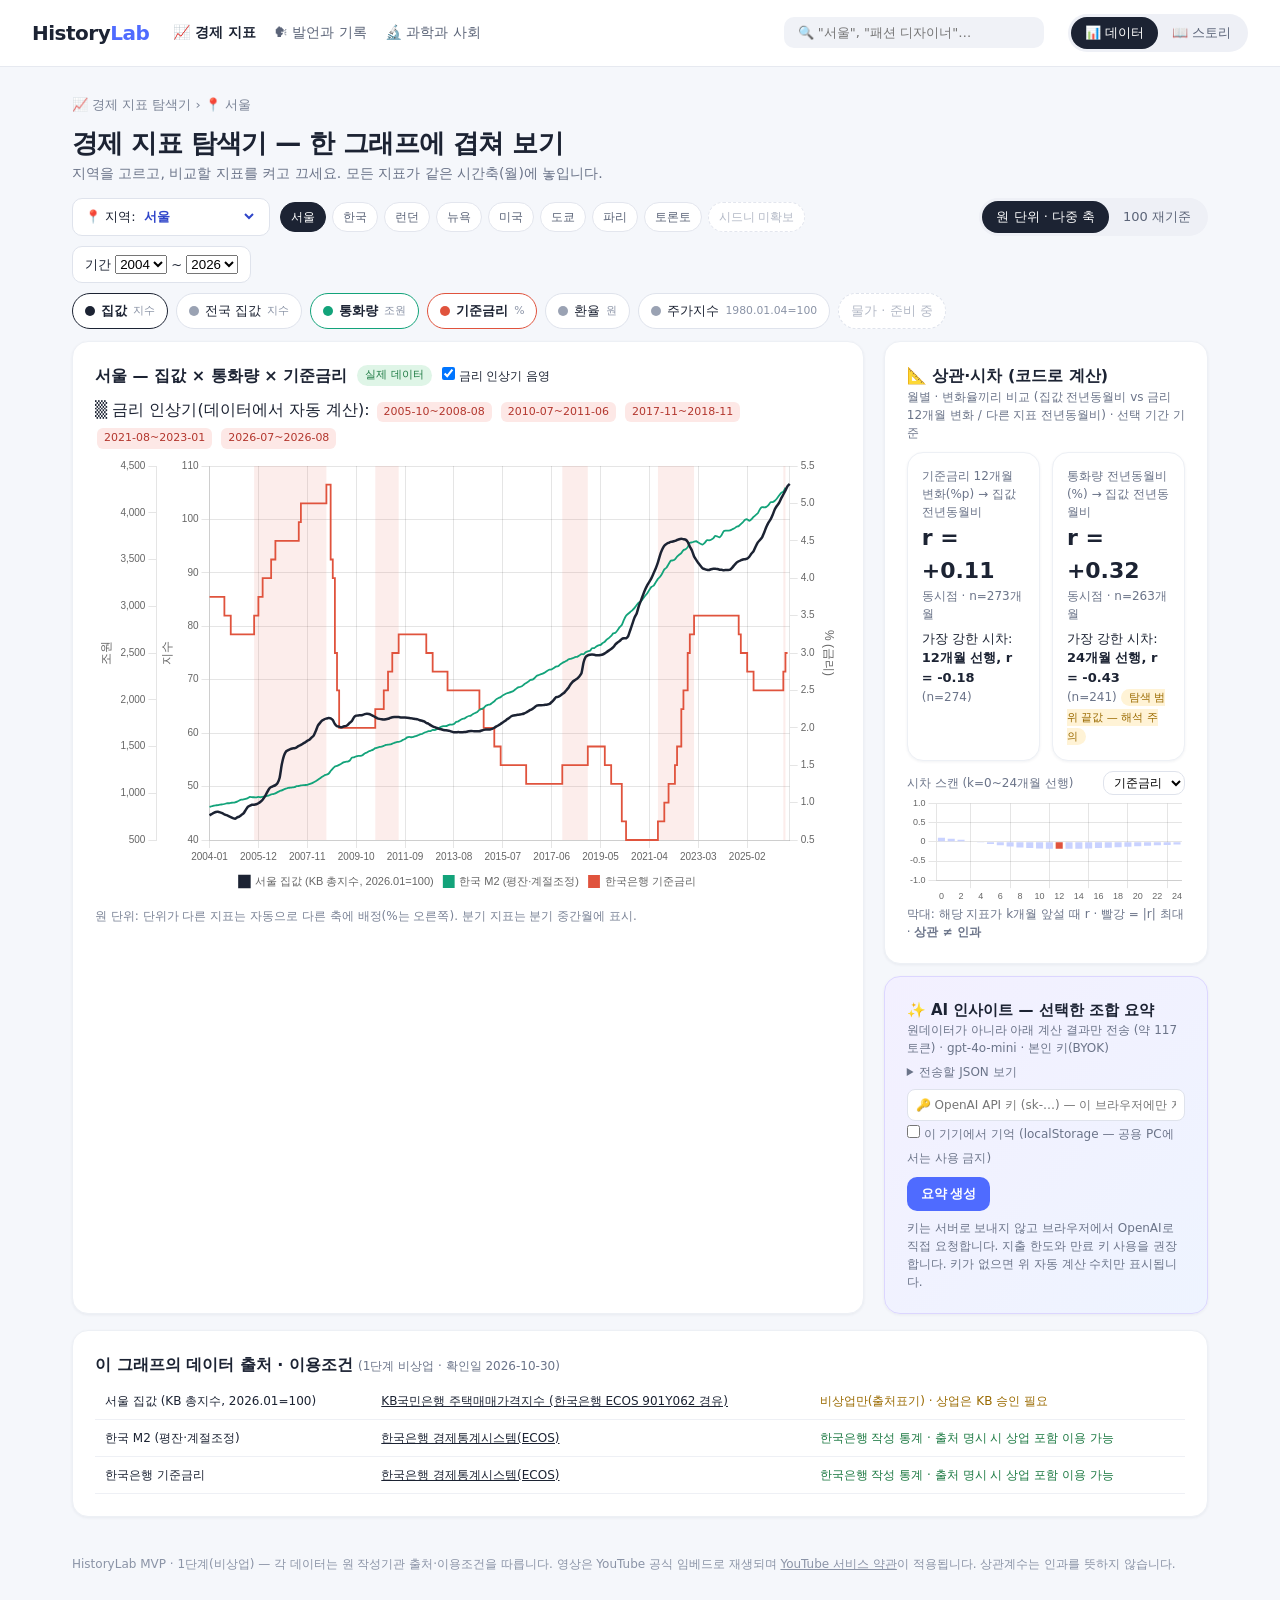
==== explorer.html @ ef0c05b7 "HistoryLab MVP" ====
<!doctype html><html lang="ko"><head><meta charset="utf-8"><meta name="viewport" content="width=device-width,initial-scale=1"><title>경제 지표 탐색기 — HistoryLab</title><link rel="stylesheet" href="css/style.css"><script src="js/chart.umd.js"></script></head><body>
<div class="wrap"><div class="crumb">📈 경제 지표 탐색기 › 📍 <span id="crn"></span></div>
<h1 class="page">경제 지표 탐색기 — 한 그래프에 겹쳐 보기</h1><div class="sub hide-m">지역을 고르고, 비교할 지표를 켜고 끄세요. 모든 지표가 같은 시간축(월)에 놓입니다.</div>
<div class="bar"><label class="sel">📍 지역: <select id="rsel" class="sel" style="border:none;padding:0;font-weight:700;color:#2f45c9"></select></label>
<div class="reg" id="rchips"></div><div style="flex:1" class="hide-m"></div>
<div class="toggle" id="modeT"><div data-v="multi">원 단위 · 다중 축</div><div data-v="rebase">100 재기준</div></div>
<label class="sel hide-m">기간 <select id="y0"></select> ~ <select id="y1"></select></label></div>
<div class="mhint" style="display:none;font-size:12px;color:#6b7489;margin-bottom:6px">← 밀어서 지표 더 보기</div>
<div class="picker" id="picker"></div>
<div class="story-only card" id="story" style="margin-bottom:12px"></div>
<div class="row"><div class="card col" style="flex:2.3;min-width:0">
<div style="display:flex;gap:10px;align-items:center;flex-wrap:wrap"><b id="ctitle"></b><span class="tag real">실제 데이터</span><label style="font-size:12px"><input type="checkbox" id="shadeT" checked> 금리 인상기 음영</label><span class="cyc" id="cyc"></span></div>
<div style="height:440px;margin-top:6px" id="cbox"><canvas id="c"></canvas></div><div class="src" id="axnote"></div></div>
<div class="col" style="flex:1;min-width:0"><div class="card"><b>📐 상관·시차 (코드로 계산)</b><div class="muted">월별 · 변화율끼리 비교 (집값 전년동월비 vs 금리 12개월 변화 / 다른 지표 전년동월비) · 선택 기간 기준</div>
<div class="cr" id="corr" style="margin-top:10px"></div>
<div style="display:flex;justify-content:space-between;align-items:center;margin-top:10px"><span class="muted">시차 스캔 (k=0~24개월 선행)</span><select id="lagSel" class="sel" style="padding:3px 6px;font-size:12px"></select></div>
<div style="height:110px"><canvas id="lag"></canvas></div><div class="muted">막대: 해당 지표가 k개월 앞설 때 r · 빨강 = |r| 최대 · <b>상관 ≠ 인과</b></div></div>
<div class="card ai" style="margin-top:12px" id="ai"></div></div></div>
<div class="card srcs" style="margin-top:16px"><b>이 그래프의 데이터 출처 · 이용조건</b> <span class="muted">(1단계 비상업 · 확인일 2026-10-30)</span><table style="margin-top:6px" id="srcs"></table></div>
</div>
<script src="js/common.js"></script><script src="js/ai.js"></script><script src="js/explorer.js"></script></body></html>
---- css/style.css ----
*{box-sizing:border-box;margin:0;padding:0}
body{font-family:"Noto Sans KR","Apple SD Gothic Neo","Malgun Gothic",system-ui,sans-serif;background:#f5f7fb;color:#1c2333;line-height:1.5}
a{color:inherit;text-decoration:none}
.top{display:flex;align-items:center;gap:24px;padding:14px 32px;background:#fff;border-bottom:1px solid #e6e9f0;position:sticky;top:0}
.logo{font-weight:800;font-size:20px;letter-spacing:-.5px}.logo span{color:#4f6bff}
.nav{display:flex;gap:18px;font-size:14px;color:#5b6478}.nav b{color:#1c2333}
.sp{flex:1}
.search{background:#f0f2f7;border-radius:10px;padding:8px 14px;width:260px;color:#8a93a6;font-size:13px}
.toggle{display:flex;background:#eef0f6;border-radius:999px;padding:3px;font-size:13px}
.toggle div{padding:6px 14px;border-radius:999px;color:#5b6478}.toggle .on{background:#1c2333;color:#fff}
.btn{background:#4f6bff;color:#fff;border-radius:10px;padding:8px 14px;font-size:13px;font-weight:600}
.wrap{max-width:1200px;margin:0 auto;padding:28px 32px}
.hero{background:linear-gradient(120deg,#1c2333,#3a4a8c);color:#fff;border-radius:20px;padding:36px 40px;margin-bottom:28px}
.hero h1{font-size:30px;letter-spacing:-.8px}.hero p{opacity:.8;margin-top:6px}
.hero .search{background:rgba(255,255,255,.12);color:#cfd6ff;width:520px;margin-top:18px;padding:12px 16px}
.grid3{display:grid;grid-template-columns:repeat(3,1fr);gap:20px}
.card{background:#fff;border-radius:16px;padding:22px;box-shadow:0 1px 3px rgba(20,30,60,.06);border:1px solid #edf0f5}
.dom h2{font-size:19px;margin-bottom:4px}.dom .d{font-size:13px;color:#6b7489;margin-bottom:14px}
.item{display:flex;justify-content:space-between;align-items:center;padding:10px 12px;border-radius:10px;font-size:14px;margin-bottom:6px;background:#f7f8fb}
.item.live{background:#eef1ff;font-weight:600;color:#2f45c9}
.tag{font-size:11px;padding:2px 8px;border-radius:999px;background:#e9ecf2;color:#7a8396;font-weight:500}
.tag.live{background:#4f6bff;color:#fff}.tag.ex{background:#fff3d6;color:#9a6a00}.tag.real{background:#dff5e7;color:#1d7a43}
.sec-title{font-size:17px;font-weight:700;margin:28px 0 12px}
.row{display:flex;gap:20px}.col{flex:1}
.crumb{font-size:13px;color:#7a8396;margin-bottom:10px}
h1.page{font-size:26px;letter-spacing:-.6px}
.sub{color:#6b7489;font-size:14px}
.tabs{display:flex;gap:6px;margin:18px 0}
.tabs div{padding:8px 14px;border-radius:10px;font-size:13px;background:#fff;border:1px solid #e6e9f0;color:#5b6478}.tabs .on{background:#1c2333;color:#fff;border-color:#1c2333}
.chips{display:flex;flex-wrap:wrap;gap:8px}
.chip{padding:6px 12px;border-radius:999px;font-size:13px;border:1px solid #dfe3ec;background:#fff}
.chip.on{border-color:transparent;color:#fff}
.kpi{display:grid;grid-template-columns:repeat(6,1fr);gap:12px}
.kpi .card{padding:14px}.kpi .n{font-size:22px;font-weight:800}.kpi .l{font-size:12px;color:#6b7489}
.up{color:#d6453d}.down{color:#2f6fd6}
.src{font-size:12px;color:#7a8396;margin-top:10px}
.ai{background:linear-gradient(135deg,#f3f0ff,#eef4ff);border:1px solid #dcd6ff}
.ai h3{font-size:15px}.ai li{font-size:13px;margin:6px 0 0 18px}
.input{background:#fff;border:1px solid #dfe3ec;border-radius:8px;padding:8px 10px;font-size:12px;color:#9aa2b3;margin-top:10px}
.side{width:230px;flex:none}
.side .card{padding:14px;position:sticky;top:80px}
.side a{display:block;padding:8px 10px;border-radius:8px;font-size:14px;color:#5b6478}.side a.on{background:#eef1ff;color:#2f45c9;font-weight:600}
.tl{border-left:2px solid #dfe3ec;margin-left:8px;padding-left:20px}
.tl .e{position:relative;margin-bottom:14px}.tl .e:before{content:"";position:absolute;left:-27px;top:6px;width:12px;height:12px;border-radius:50%;background:#4f6bff;border:2px solid #fff}
.tl .dt{font-size:12px;color:#4f6bff;font-weight:700}.tl .t{font-size:14px;font-weight:600}.tl .x{font-size:12px;color:#7a8396}
.works{display:grid;grid-template-columns:repeat(4,1fr);gap:12px}
.works .card{padding:14px}.works .y{font-size:12px;color:#4f6bff;font-weight:700}.works .t{font-weight:700}
.quote{border-left:3px solid #4f6bff;padding:10px 14px;background:#fafbff;border-radius:0 10px 10px 0;margin-bottom:10px}
.quote .q{font-size:15px;font-style:italic;color:#8a93a6}
.video{background:#0f1320;border-radius:12px;height:150px;display:flex;align-items:center;justify-content:center;color:#8a93a6;font-size:13px}
table{width:100%;border-collapse:collapse;font-size:13px}th,td{padding:9px 10px;border-bottom:1px solid #eef0f5;text-align:left}th{color:#7a8396;font-weight:600}
.badge{padding:2px 8px;border-radius:6px;font-size:11px;font-weight:600}
.b1{background:#e9ecf2;color:#7a8396}
.ph{background:repeating-linear-gradient(45deg,#f4f5f9,#f4f5f9 10px,#eef0f5 10px,#eef0f5 20px);border-radius:12px;height:160px;display:flex;align-items:center;justify-content:center;color:#8a93a6;font-size:13px}
.prof{display:flex;gap:20px;align-items:center}
.avatar{width:88px;height:88px;border-radius:50%;background:#dfe3ec;display:flex;align-items:center;justify-content:center;font-size:12px;color:#7a8396;text-align:center}
.mock{position:fixed;right:12px;bottom:12px;background:#1c2333;color:#fff;font-size:11px;padding:4px 10px;border-radius:6px;opacity:.85}

/* archive */

.player{position:relative;border-radius:14px;overflow:hidden;background:#000;aspect-ratio:16/9;background-size:cover;background-position:center}
.player .pb{position:absolute;left:50%;top:50%;transform:translate(-50%,-50%);width:72px;height:50px;background:#f00;border-radius:12px;display:flex;align-items:center;justify-content:center;color:#fff;font-size:22px}
.player .yt{position:absolute;right:12px;bottom:10px;background:rgba(0,0,0,.6);color:#fff;font-size:11px;padding:3px 8px;border-radius:4px}
.player .bar{position:absolute;left:0;right:0;bottom:0;height:4px;background:rgba(255,255,255,.3)}.player .bar i{display:block;width:21%;height:100%;background:#f00}
.pt{font-size:18px;font-weight:700;margin-top:12px}.pm{font-size:13px;color:#6b7489;margin-top:2px}
.panel{display:flex;flex-direction:column;max-height:100%}
.ptabs{display:flex;gap:4px;border-bottom:1px solid #eef0f5;margin:-4px -4px 8px}.ptabs div{padding:8px 12px;font-size:13px;color:#7a8396}.ptabs .on{color:#1c2333;font-weight:700;border-bottom:2px solid #4f6bff}
.chp{display:flex;gap:10px;font-size:13px;padding:6px 8px;border-radius:8px}.chp.on{background:#eef1ff;font-weight:600}.ts{color:#4f6bff;font-weight:700;min-width:58px;font-variant-numeric:tabular-nums}
.tr{font-size:13px;color:#8a93a6;padding:6px 8px;border-left:2px solid #eef0f5;margin:6px 0}.tr b{color:#4f6bff}
.filters{display:flex;flex-wrap:wrap;gap:8px;align-items:center;margin:8px 0 14px}
.sel{background:#fff;border:1px solid #dfe3ec;border-radius:10px;padding:7px 12px;font-size:13px}
.vgrid{display:grid;grid-template-columns:repeat(5,1fr);gap:16px}
.vc .th{aspect-ratio:16/9;border-radius:10px;background-size:cover;background-position:center;position:relative}
.du{position:absolute;right:6px;bottom:6px;background:rgba(0,0,0,.8);color:#fff;font-size:11px;padding:1px 5px;border-radius:4px}
.vt{font-size:13px;font-weight:600;margin-top:6px;line-height:1.35;display:-webkit-box;-webkit-line-clamp:2;-webkit-box-orient:vertical;overflow:hidden}
.vm{font-size:11px;color:#7a8396;margin-top:2px}.vg{margin-top:4px}.tg{font-size:11px;color:#4f6bff;margin-right:6px}
.tline{display:flex;gap:10px;overflow:hidden;padding-bottom:4px}.ty{flex:none}.yy{font-size:12px;font-weight:700;color:#4f6bff;border-top:3px solid #4f6bff;padding-top:6px;margin-bottom:6px}
.yb{display:flex;gap:4px}.mini{width:64px;height:36px;border-radius:5px;background-size:cover;background-position:center}
.vtog{display:flex;background:#eef0f6;border-radius:10px;padding:3px;font-size:13px}.vtog div{padding:5px 12px;border-radius:8px;color:#5b6478}.vtog .on{background:#fff;color:#1c2333;font-weight:600;box-shadow:0 1px 2px rgba(0,0,0,.08)}
.ih{display:flex;align-items:center;gap:16px;margin-bottom:16px}.ih .avatar{width:56px;height:56px;font-size:10px}
.stat{font-size:13px;color:#6b7489}
@media(max-width:600px){.top .nav,.top .search,.top .btn{display:none}.top{padding:12px 16px}.wrap{padding:12px}.row{flex-direction:column}.vgrid{grid-template-columns:1fr}
.vc{display:grid;grid-template-columns:140px 1fr;gap:10px}.vc .vt{margin-top:0}.vc>div:not(.th){grid-column:2}.vc .th{grid-row:span 3}.hide-m{display:none}.ih .stat{display:none}.panel .tr{display:none}.chp:nth-child(n+8){display:none}}

/* explorer */

.bar{display:flex;gap:10px;align-items:center;flex-wrap:wrap;margin:14px 0 10px}
.sel{background:#fff;border:1px solid #dfe3ec;border-radius:10px;padding:8px 12px;font-size:13px}.sel b{color:#2f45c9}
.reg{display:flex;gap:6px;flex-wrap:wrap}.reg span{font-size:12px;padding:5px 10px;border-radius:999px;background:#fff;border:1px solid #e3e6ee;color:#5b6478}.reg .on{background:#1c2333;color:#fff;border-color:#1c2333}.reg .na{color:#b3b9c6;border-style:dashed}
.picker{display:flex;gap:8px;flex-wrap:wrap;margin-bottom:12px}
.sc{display:flex;align-items:center;gap:6px;padding:7px 12px;border-radius:999px;border:1.5px solid #dfe3ec;background:#fff;font-size:13px}
.sc i{width:10px;height:10px;border-radius:50%;display:inline-block}.sc.on{font-weight:700}.sc small{color:#8a93a6;font-weight:400}.sc.dis{color:#b3b9c6;border-style:dashed}
.cr{display:grid;grid-template-columns:1fr 1fr;gap:12px}.cr .card{padding:14px}.big{font-size:22px;font-weight:800}.muted{font-size:12px;color:#6b7489}
.cyc span{display:inline-block;font-size:11px;background:#fde8e6;color:#b3372e;border-radius:6px;padding:2px 7px;margin:2px}
.ai pre{background:#fff;border:1px solid #e1dcff;border-radius:8px;padding:8px;font-size:10.5px;white-space:pre-wrap;color:#4b5263;margin-top:8px}
.srcs td{font-size:12px}
@media(max-width:600px){.top .nav,.top .search,.top .btn{display:none}.top{padding:12px 16px}.wrap{padding:12px}.row{flex-direction:column}.picker,.reg{flex-wrap:nowrap;overflow:hidden;max-width:100%}.sc,.reg span{flex:none;white-space:nowrap}.row>.col{width:100%;flex:none!important}.bar .sel:first-child{flex:none}.mhint{display:block!important}.cr{grid-template-columns:1fr}.hide-m{display:none}h1.page{font-size:20px}.srcs{display:none}.mfoot{display:block!important}}

.psearch{background:#eef1ff;border:1.5px solid #c9d2ff;border-radius:12px;padding:10px 12px;font-size:13px;color:#2f45c9;width:100%;font-family:inherit}
input.search,input.qbar{border:none;outline:none;font-family:inherit}.hero input.search{color:#fff}.hero input.search::placeholder{color:#cfd6ff}
.top a.nv{color:inherit}.toggle div{cursor:pointer}.sc,.reg span,.chip,.ttabs div,.tabs div{cursor:pointer;user-select:none}
.qbar{background:#fff;border:2px solid #4f6bff;border-radius:14px;padding:14px 18px;font-size:16px;font-weight:600;width:100%}
.interp{font-size:13px;color:#6b7489;margin:10px 0 18px}.interp b{color:#2f45c9}
.pgrid{display:grid;grid-template-columns:repeat(2,1fr);gap:14px}
.pc{display:flex;gap:14px;padding:14px}.pc.on{border:2px solid #4f6bff}.th2{width:150px;flex:none;aspect-ratio:16/9;border-radius:10px;background:#eef0f5 center/cover}
.pn{font-weight:700;font-size:16px}.en{font-weight:400;color:#7a8396;font-size:13px}.pm{font-size:12px;color:#6b7489}
.note{background:#fff8e6;border:1px solid #f3dfa6;border-radius:12px;padding:12px 14px;font-size:12px;color:#7a5a00;margin-top:16px}
.ttabs{display:flex;gap:6px;margin:4px 0 16px;flex-wrap:wrap}.ttabs div{padding:8px 14px;border-radius:10px;font-size:13px;background:#fff;border:1px solid #e6e9f0;color:#5b6478}.ttabs .on{background:#1c2333;color:#fff;border-color:#1c2333}.ttabs .dis{color:#b3b9c6;border-style:dashed;cursor:default}
.eb{display:flex;align-items:center;gap:10px;font-size:12px;margin:6px 0}.en2{width:60px;font-weight:600}.track{flex:1;height:10px;background:#f0f2f7;border-radius:6px;position:relative}.track i{position:absolute;top:0;bottom:0;background:#4f6bff;border-radius:6px}.yrs{width:70px;color:#7a8396}
.kv{font-size:13px;margin:6px 0}.kv span{color:#7a8396;display:inline-block;width:78px}
.player iframe{position:absolute;inset:0;width:100%;height:100%;border:0}
.vc{cursor:pointer}.vc.on .th{outline:3px solid #4f6bff}
.chp{cursor:pointer}.mini{cursor:pointer}
.ok{color:#1d7a43}.nc{color:#9a6a00}.check{color:#9a6a00}.free{color:#2f6fd6}
.ai textarea,.ai input[type=password]{width:100%;border:1px solid #dfe3ec;border-radius:8px;padding:8px;font-size:12px;font-family:inherit;margin-top:8px}
.ai .btn{display:inline-block;margin-top:8px;cursor:pointer;border:none}.ai .out{font-size:13px;margin-top:8px;white-space:pre-wrap}
.warn{color:#c0392b;font-size:12px}.story-only{display:none}body.story .story-only{display:block}body.story .data-only{display:none}
select.sel{font-family:inherit}
@media(max-width:600px){.pgrid{grid-template-columns:1fr}.pc .th2{width:110px}.grid3{grid-template-columns:1fr}.hero{padding:24px 20px}.hero h1{font-size:22px}.hero .search{width:100%}}
.th2{width:140px;min-width:110px;aspect-ratio:16/9;border-radius:10px;background:#e9ecf2 center/cover;display:flex;align-items:center;justify-content:center;color:#9aa2b3;font-size:12px}
.pc h3{margin:0 0 4px;font-size:16px}.pc a{color:inherit}.vc{cursor:pointer}.vc .th{background-size:cover;background-position:center}.mini{cursor:pointer}
.player iframe{width:100%;aspect-ratio:16/9;border:0;border-radius:14px;display:block;background:#000}
.chip.on{background:#4f6bff}.chip{cursor:pointer}
.kv span{width:auto;display:inline}.kv>span:first-child{display:inline-block;width:78px}.player{cursor:pointer}
@media(max-width:600px){.srcs{display:block}.srcs td{display:block;padding:2px 0}.srcs tr{display:block;border-bottom:1px solid #eef0f5;padding:6px 0}.picker,.reg{overflow-x:auto;scrollbar-width:none}.mhint{display:block!important}}
.chmore{display:none}.chps.all .chp{display:flex!important}@media(max-width:600px){.chmore{display:block;margin:6px 0}}
.tag.fan{background:#fde8ef;color:#a3325a}
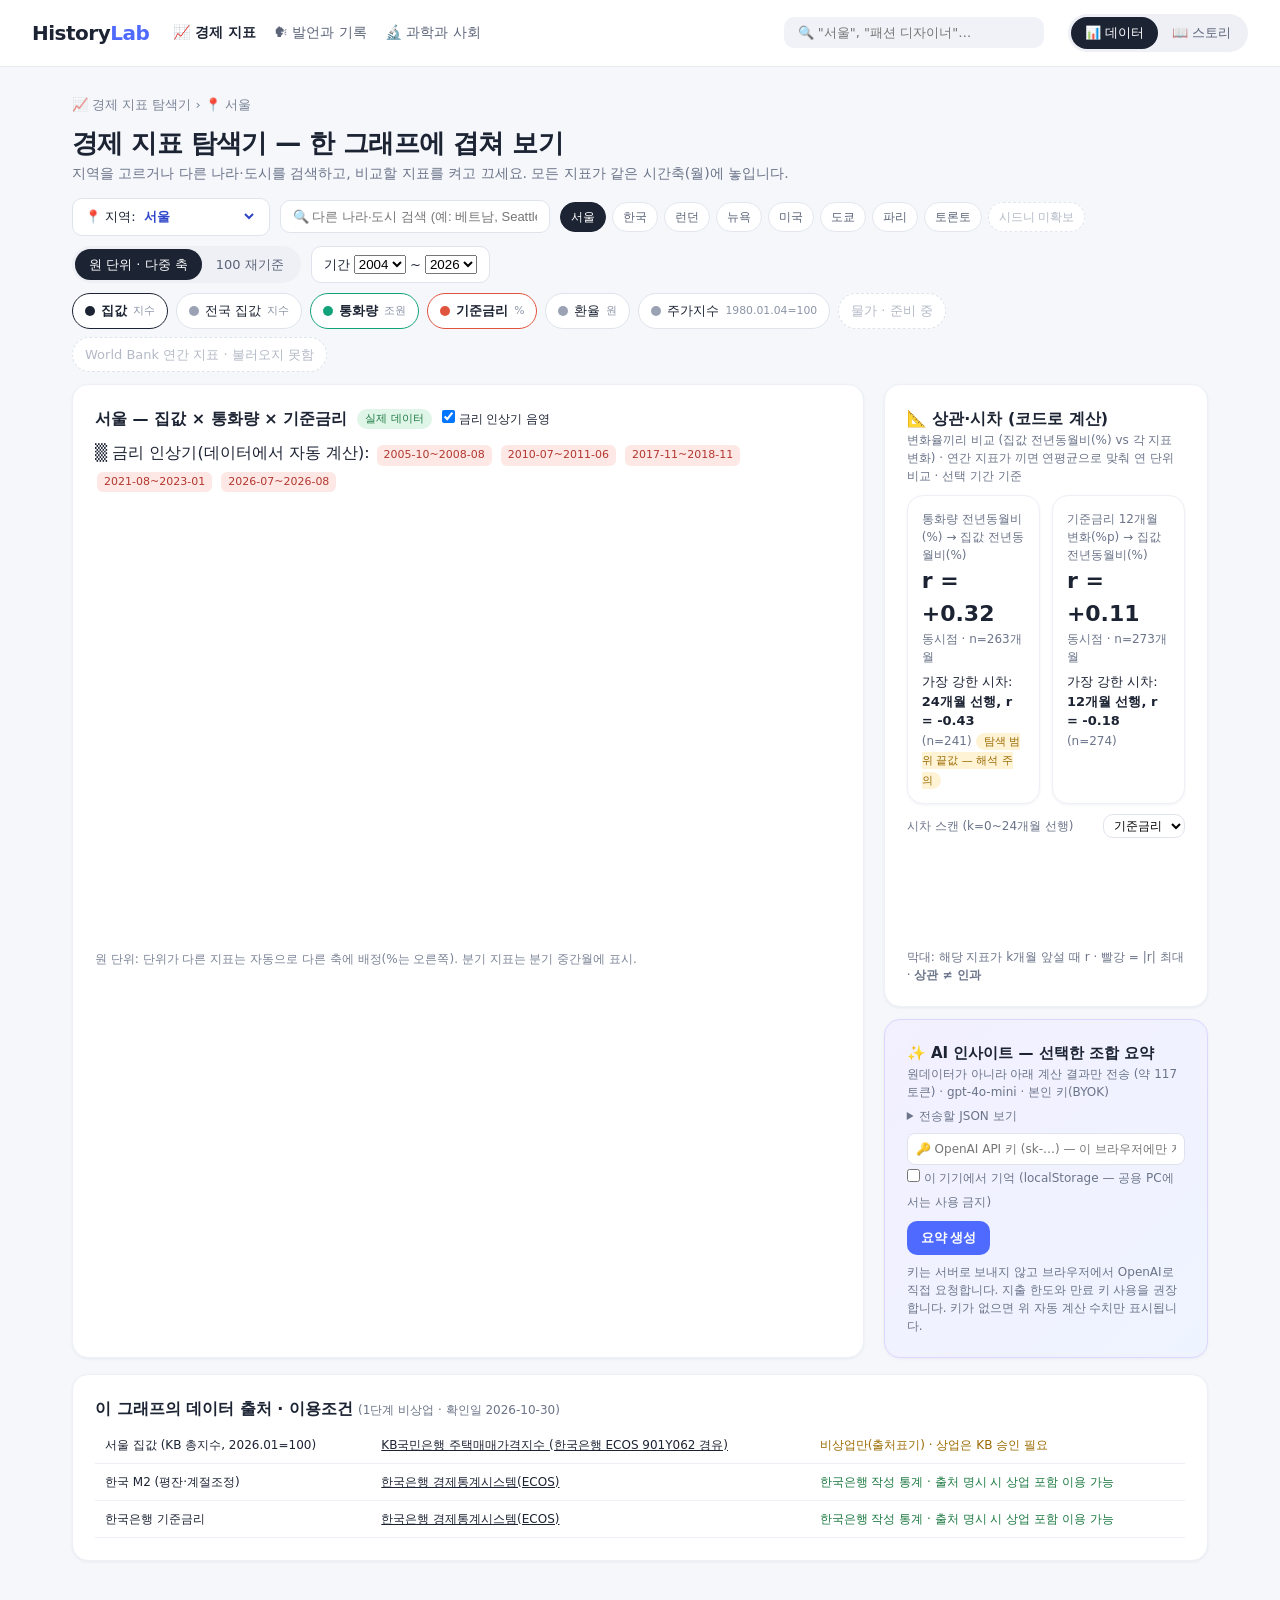
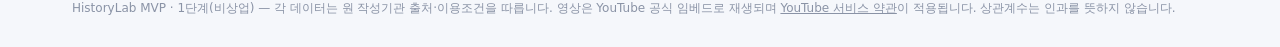
==== commit 6346ddce: "탐색기: 나라·도시 검색 추가 (World Bank 연간 지표 실시간, BIS 국가별 집값·금리·환율, FHFA 미국 30개 대도시권, 한국부동산원 광역시)" ====
--- a/explorer.html
+++ b/explorer.html
@@ -1,7 +1,8 @@
 <!doctype html><html lang="ko"><head><meta charset="utf-8"><meta name="viewport" content="width=device-width,initial-scale=1"><title>경제 지표 탐색기 — HistoryLab</title><link rel="stylesheet" href="css/style.css"><script src="js/chart.umd.js"></script></head><body>
 <div class="wrap"><div class="crumb">📈 경제 지표 탐색기 › 📍 <span id="crn"></span></div>
-<h1 class="page">경제 지표 탐색기 — 한 그래프에 겹쳐 보기</h1><div class="sub hide-m">지역을 고르고, 비교할 지표를 켜고 끄세요. 모든 지표가 같은 시간축(월)에 놓입니다.</div>
+<h1 class="page">경제 지표 탐색기 — 한 그래프에 겹쳐 보기</h1><div class="sub hide-m">지역을 고르거나 다른 나라·도시를 검색하고, 비교할 지표를 켜고 끄세요. 모든 지표가 같은 시간축(월)에 놓입니다.</div>
 <div class="bar"><label class="sel">📍 지역: <select id="rsel" class="sel" style="border:none;padding:0;font-weight:700;color:#2f45c9"></select></label>
+<div class="xsearch"><input id="pq" class="sel" placeholder="🔍 다른 나라·도시 검색 (예: 베트남, Seattle)" autocomplete="off" aria-label="나라·도시 검색" role="combobox"><div id="pres" class="pres" role="listbox" hidden></div></div>
 <div class="reg" id="rchips"></div><div style="flex:1" class="hide-m"></div>
 <div class="toggle" id="modeT"><div data-v="multi">원 단위 · 다중 축</div><div data-v="rebase">100 재기준</div></div>
 <label class="sel hide-m">기간 <select id="y0"></select> ~ <select id="y1"></select></label></div>
@@ -11,7 +12,7 @@
 <div class="row"><div class="card col" style="flex:2.3;min-width:0">
 <div style="display:flex;gap:10px;align-items:center;flex-wrap:wrap"><b id="ctitle"></b><span class="tag real">실제 데이터</span><label style="font-size:12px"><input type="checkbox" id="shadeT" checked> 금리 인상기 음영</label><span class="cyc" id="cyc"></span></div>
 <div style="height:440px;margin-top:6px" id="cbox"><canvas id="c"></canvas></div><div class="src" id="axnote"></div></div>
-<div class="col" style="flex:1;min-width:0"><div class="card"><b>📐 상관·시차 (코드로 계산)</b><div class="muted">월별 · 변화율끼리 비교 (집값 전년동월비 vs 금리 12개월 변화 / 다른 지표 전년동월비) · 선택 기간 기준</div>
+<div class="col" style="flex:1;min-width:0"><div class="card"><b>📐 상관·시차 (코드로 계산)</b><div class="muted" id="cnote">월별 · 변화율끼리 비교 · 선택 기간 기준</div>
 <div class="cr" id="corr" style="margin-top:10px"></div>
 <div style="display:flex;justify-content:space-between;align-items:center;margin-top:10px"><span class="muted">시차 스캔 (k=0~24개월 선행)</span><select id="lagSel" class="sel" style="padding:3px 6px;font-size:12px"></select></div>
 <div style="height:110px"><canvas id="lag"></canvas></div><div class="muted">막대: 해당 지표가 k개월 앞설 때 r · 빨강 = |r| 최대 · <b>상관 ≠ 인과</b></div></div>
--- a/css/style.css
+++ b/css/style.css
@@ -125,3 +125,9 @@
 @media(max-width:600px){.srcs{display:block}.srcs td{display:block;padding:2px 0}.srcs tr{display:block;border-bottom:1px solid #eef0f5;padding:6px 0}.picker,.reg{overflow-x:auto;scrollbar-width:none}.mhint{display:block!important}}
 .chmore{display:none}.chps.all .chp{display:flex!important}@media(max-width:600px){.chmore{display:block;margin:6px 0}}
 .tag.fan{background:#fde8ef;color:#a3325a}
+
+.xsearch{position:relative}.xsearch input{width:270px;outline:none}.xsearch input:focus{border-color:#4f6bff}
+.pres{position:absolute;z-index:30;top:100%;left:0;margin-top:4px;background:#fff;border:1px solid #dfe3ec;border-radius:10px;box-shadow:0 8px 24px rgba(20,30,60,.14);width:360px;max-height:340px;overflow:auto}
+.pres div{padding:8px 12px;font-size:13px;cursor:pointer;display:flex;gap:6px;align-items:baseline}.pres div.on,.pres div:hover{background:#f0f2f7}
+.pres small{margin-left:auto;color:#8a93a6;font-size:11px;white-space:nowrap}.pres p{margin:0;padding:10px 12px;font-size:12px;color:#6b7489}.pres[hidden]{display:none}
+@media(max-width:600px){.xsearch{flex:1 1 100%;order:-1}.xsearch input{width:100%;box-sizing:border-box}.pres{width:100%}}
